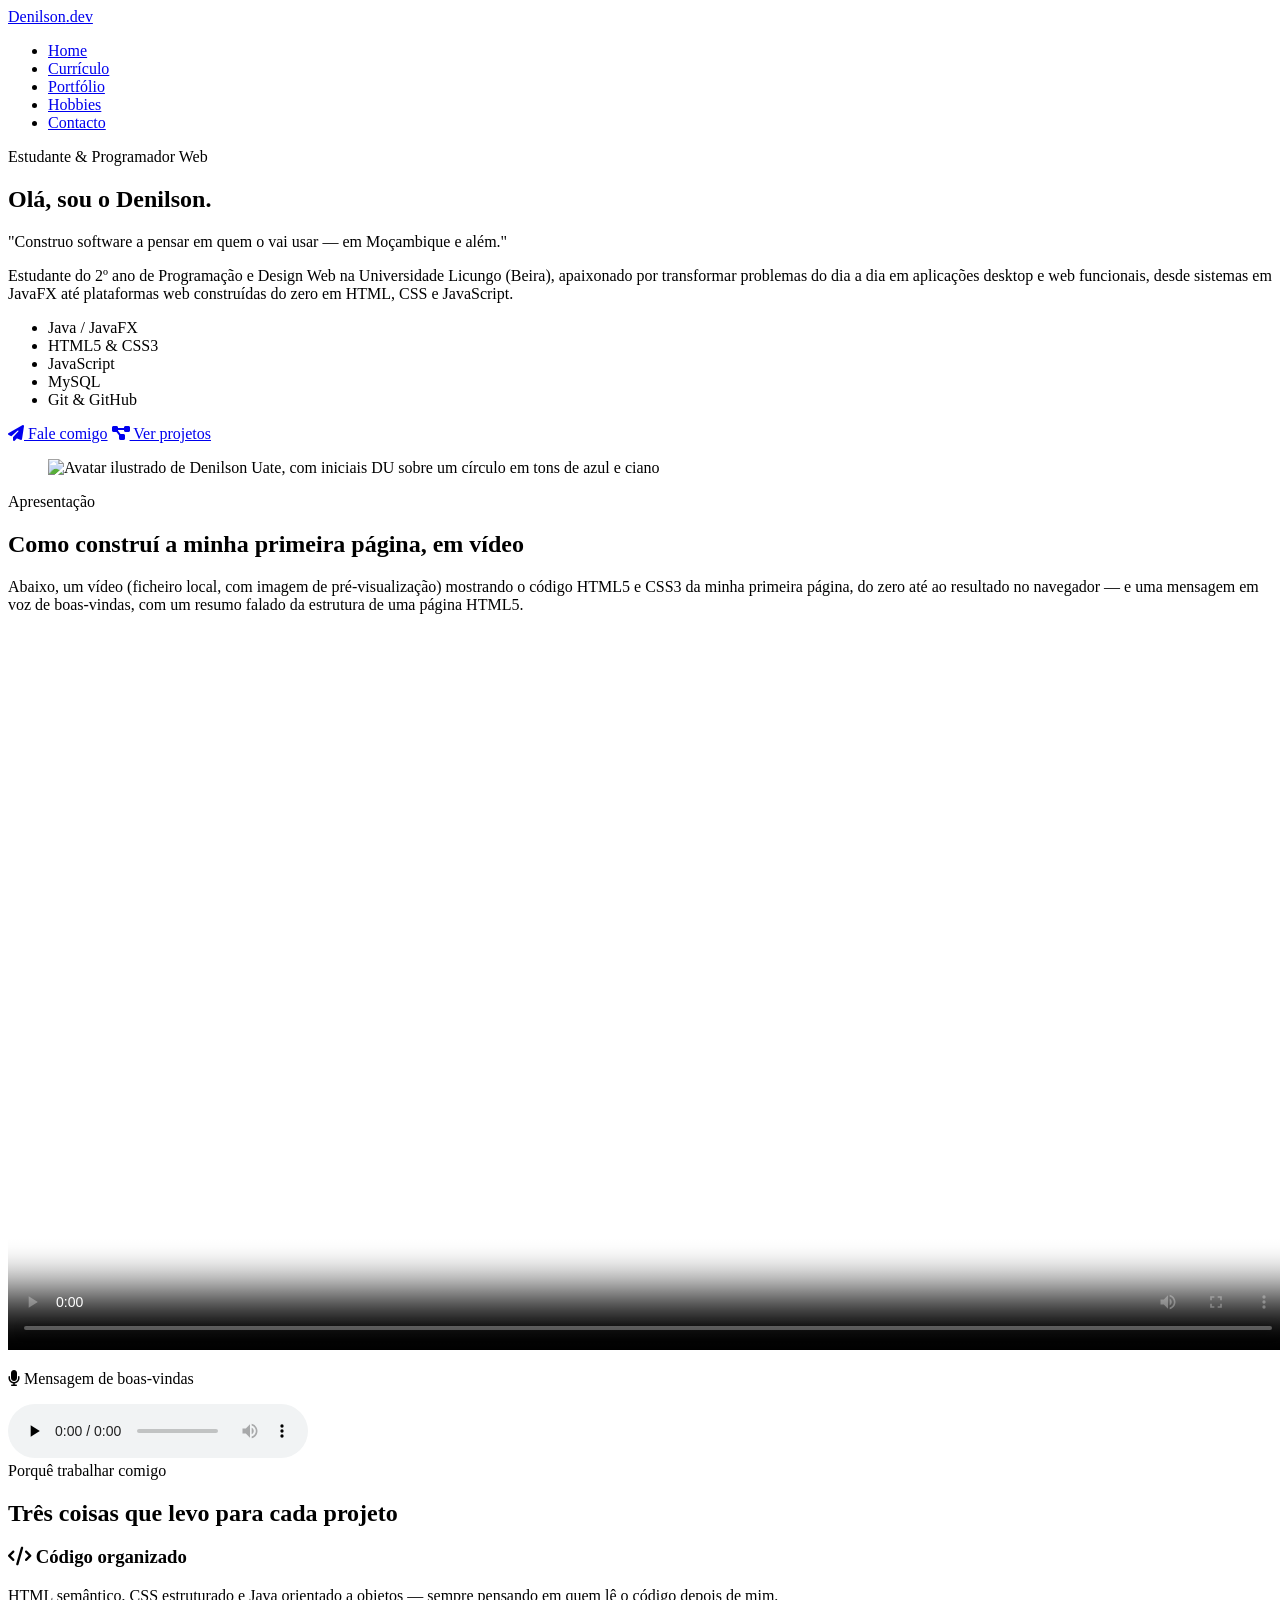
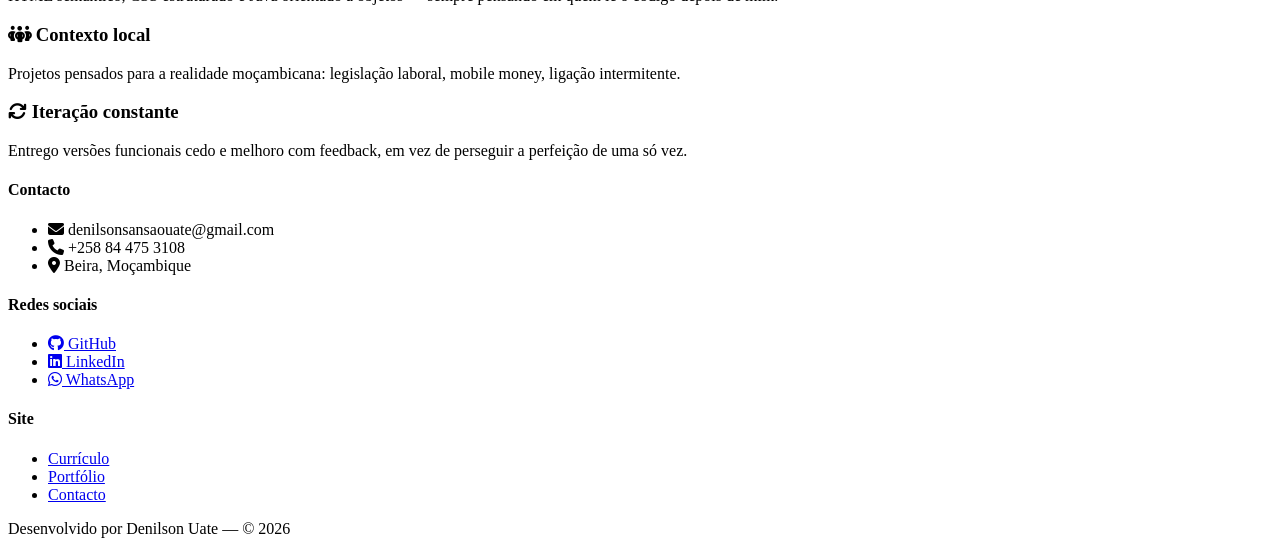
==== meu-curriculo/index.html @ 01f16c4c "Add files via upload" ====
<!-- Declaração do tipo de documento: informa o navegador que este é um documento HTML5 -->
<!DOCTYPE html>
<!-- Elemento raiz do documento; lang="pt-MZ" indica português de Moçambique, usado por leitores de ecrã e motores de busca -->
<html lang="pt-MZ">
<head>
  <!-- Define a codificação de caracteres como UTF-8, necessária para acentos e caracteres especiais do português -->
  <meta charset="UTF-8">
  <!-- Meta viewport: obrigatória para responsividade — ajusta a largura da página à largura do ecrã do dispositivo -->
  <meta name="viewport" content="width=device-width, initial-scale=1.0">
  <!-- Título da aba do navegador e usado por motores de busca -->
  <title>Denilson Uate — Currículo Pessoal</title>
  <!-- Meta descrição: usada por motores de busca para o resumo da página nos resultados -->
  <meta name="description" content="Página pessoal de Denilson, estudante de Programação e Design Web na Universidade Licungo, Beira, Moçambique.">
  <!-- Pré-conexão ao Google Fonts para acelerar o carregamento das fontes -->
  <link rel="preconnect" href="https://fonts.googleapis.com">
  <!-- Importa as três famílias tipográficas usadas no site: Fraunces (títulos), Inter (texto) e JetBrains Mono (menu/código) -->
  <link href="https://fonts.googleapis.com/css2?family=Fraunces:wght@500;600;700&family=Inter:wght@400;500;600&family=JetBrains+Mono:wght@400;500&display=swap" rel="stylesheet">
  <!-- Biblioteca de ícones Font Awesome via CDN — permitido pelo enunciado (recurso tipográfico/ícones, não é framework de layout) -->
  <link rel="stylesheet" href="https://cdnjs.cloudflare.com/ajax/libs/font-awesome/6.5.1/css/all.min.css">
  <!-- Folha de estilos partilhada: header, footer, tipografia, variáveis e regras gerais -->
  <link rel="stylesheet" href="css/estilo.css">
  <!-- Folha de estilos responsiva: media queries mobile-first -->
  <link rel="stylesheet" href="css/responsivo.css">
</head>
<body>

  <!-- ===================== CABEÇALHO (partilhado por todas as páginas) ===================== -->
  <header class="site-header">
    <div class="header-inner">
      <!-- Logótipo/nome do estudante, também funciona como link para a Home -->
      <a href="index.html" class="logo">Denilson<span>.dev</span></a>
      <!-- Menu de navegação principal, idêntico em todas as páginas; aria-label ajuda leitores de ecrã a identificar esta região -->
      <nav class="main-nav" aria-label="Navegação principal">
        <ul>
          <!-- Link da página atual recebe a classe "active" para destaque visual -->
          <li><a href="index.html" class="active">Home</a></li>
          <li><a href="about.html">Currículo</a></li>
          <li><a href="portfolio.html">Portfólio</a></li>
          <li><a href="hobbies.html">Hobbies</a></li>
          <li><a href="contact.html">Contacto</a></li>
        </ul>
      </nav>
    </div>
  </header>

  <main>
    <!-- ===================== SECÇÃO HERO: apresentação pessoal ===================== -->
    <section class="container hero">
      <!-- Bloco de texto do hero: nome, tagline, descrição e chamadas para ação -->
      <div class="hero-text animate-in">
        <!-- Rótulo pequeno acima do título (categoria/função) -->
        <span class="eyebrow">Estudante &amp; Programador Web</span>
        <!-- h1 único da página, obrigatório para hierarquia de headings coerente -->
        <h1>Olá, sou o Denilson.</h1>
        <!-- Frase de efeito ("tagline") pedida no enunciado -->
        <p class="tagline">"Construo software a pensar em quem o vai usar — em Moçambique e além."</p>
        <!-- Breve descrição de competências -->
        <p class="lede">
          Estudante do 2º ano de Programação e Design Web na Universidade Licungo (Beira),
          apaixonado por transformar problemas do dia a dia em aplicações desktop e web funcionais,
          desde sistemas em JavaFX até plataformas web construídas do zero em HTML, CSS e JavaScript.
        </p>
        <!-- Lista não ordenada de competências, estilizada como "pills"/etiquetas via CSS -->
        <ul class="quick-skills">
          <li>Java / JavaFX</li>
          <li>HTML5 &amp; CSS3</li>
          <li>JavaScript</li>
          <li>MySQL</li>
          <li>Git &amp; GitHub</li>
        </ul>
        <!-- Botões de destaque ("call to action"): o principal leva à página de Contacto, como pede o enunciado -->
        <div class="hero-actions">
          <a href="contact.html" class="btn btn-primary"><i class="fa-solid fa-paper-plane"></i> Fale comigo</a>
          <a href="portfolio.html" class="btn btn-ghost"><i class="fa-solid fa-diagram-project"></i> Ver projetos</a>
        </div>
      </div>
      <!-- Bloco de imagem do hero: avatar do estudante -->
      <div class="hero-media">
        <!-- <figure> envolve a imagem do avatar (uso semântico, ainda que sem <figcaption> aqui) -->
        <figure class="avatar-frame">
          <!-- Avatar com alt descritivo (nunca vazio) e width/height para evitar saltos de layout -->
          <img src="assets/img/avatar.png" alt="Avatar ilustrado de Denilson Uate, com iniciais DU sobre um círculo em tons de azul e ciano" width="400" height="400">
        </figure>
      </div>
    </section>

    <!-- ===================== SECÇÃO DE MULTIMÉDIA: vídeo local + áudio ===================== -->
    <section class="media-block">
      <div class="container">
        <span class="eyebrow">Apresentação</span>
        <h2>Como construí a minha primeira página, em vídeo</h2>
        <!-- Texto introdutório do bloco de vídeo/áudio; estilo inline pontual apenas para cor/margem, sem repetir regras do CSS externo -->
        <p class="section-intro">
          Abaixo, um vídeo (ficheiro local, com imagem de pré-visualização) mostrando o código
          HTML5 e CSS3 da minha primeira página, do zero até ao resultado no navegador — e uma
          mensagem em voz de boas-vindas, com um resumo falado da estrutura de uma página HTML5.
        </p>

        <!-- Vídeo nativo HTML5: controls dá controlos ao utilizador; preload="metadata" só carrega informação básica antes do play;
             poster mostra uma imagem antes do vídeo começar; width/height evitam saltos de layout -->
        <div class="video-wrapper">
          <video controls preload="metadata" poster="assets/img/video-poster.png" width="1280" height="720">
            <!-- <source> com atributo type indica o formato do ficheiro ao navegador -->
            <source src="assets/video/apresentacao.mp4" type="video/mp4">
            <!-- Texto de recurso (fallback) para navegadores sem suporte a <video> -->
            O seu navegador não suporta a reprodução deste vídeo.
            Pode <a href="assets/video/apresentacao.mp4">descarregar o ficheiro aqui</a>.
          </video>
        </div>

        <!-- Bloco do áudio local -->
        <div class="audio-block">
          <p class="audio-label">
            <i class="fa-solid fa-microphone"></i> Mensagem de boas-vindas
          </p>
          <!-- Elemento <audio> nativo com controls; preload="none" evita descarregar o ficheiro até o utilizador interagir -->
          <audio controls preload="none">
            <!-- Dois <source>, com type correto cada um (mp3 = audio/mpeg, wav = audio/wav), demonstrando múltiplos formatos -->
            <source src="assets/audio/apresentacao.mp3" type="audio/mpeg">
            <source src="assets/audio/apresentacao.wav" type="audio/wav">
            <!-- Texto de recurso (fallback) para navegadores sem suporte a <audio> -->
            O seu navegador não suporta o elemento de áudio.
            Pode <a href="assets/audio/apresentacao.mp3">descarregar o ficheiro aqui</a>.
          </audio>
        </div>
      </div>
    </section>

    <!-- ===================== SECÇÃO "Porquê trabalhar comigo": 3 cartões ===================== -->
    <section class="container section-compact-top">
      <span class="eyebrow">Porquê trabalhar comigo</span>
      <h2>Três coisas que levo para cada projeto</h2>
      <!-- Grelha de cartões (reaproveita a classe .portfolio-grid, definida com CSS Grid) -->
      <div class="portfolio-grid">
        <!-- Cada <article> representa um conteúdo independente/autónomo (um argumento), daí o uso semântico de <article> -->
        <article class="card animate-in">
          <div class="card-body">
            <!-- Ícone Font Awesome com cor definida via variável CSS -->
            <h3><i class="fa-solid fa-code icon-teal"></i> Código organizado</h3>
            <p>HTML semântico, CSS estruturado e Java orientado a objetos — sempre pensando em quem lê o código depois de mim.</p>
          </div>
        </article>
        <article class="card animate-in">
          <div class="card-body">
            <h3><i class="fa-solid fa-people-group icon-gold"></i> Contexto local</h3>
            <p>Projetos pensados para a realidade moçambicana: legislação laboral, mobile money, ligação intermitente.</p>
          </div>
        </article>
        <article class="card animate-in">
          <div class="card-body">
            <h3><i class="fa-solid fa-arrows-rotate icon-red"></i> Iteração constante</h3>
            <p>Entrego versões funcionais cedo e melhoro com feedback, em vez de perseguir a perfeição de uma só vez.</p>
          </div>
        </article>
      </div>
    </section>
  </main>

  <!-- ===================== RODAPÉ (partilhado por todas as páginas) ===================== -->
  <footer class="site-footer">
    <div class="footer-inner">
      <!-- Coluna 1: dados de contacto -->
      <div class="footer-col">
        <h4>Contacto</h4>
        <ul>
          <li><i class="fa-solid fa-envelope"></i> denilsonsansaouate@gmail.com</li>
          <li><i class="fa-solid fa-phone"></i> +258 84 475 3108</li>
          <li><i class="fa-solid fa-location-dot"></i> Beira, Moçambique</li>
        </ul>
      </div>
      <!-- Coluna 2: redes sociais; target="_blank" abre em nova aba, rel="noopener" por segurança (evita acesso da nova aba à janela de origem) -->
      <div class="footer-col">
        <h4>Redes sociais</h4>
        <ul>
          <li><a href="https://github.com/DenilsonUate" target="_blank" rel="noopener"><i class="fa-brands fa-github"></i> GitHub</a></li>
          <li><a href="https://linkedin.com/" target="_blank" rel="noopener"><i class="fa-brands fa-linkedin"></i> LinkedIn</a></li>
          <li><a href="https://wa.me/258844753108" target="_blank" rel="noopener"><i class="fa-brands fa-whatsapp"></i> WhatsApp</a></li>
        </ul>
      </div>
      <!-- Coluna 3: atalhos para as restantes páginas do site -->
      <div class="footer-col">
        <h4>Site</h4>
        <ul>
          <li><a href="about.html">Currículo</a></li>
          <li><a href="portfolio.html">Portfólio</a></li>
          <li><a href="contact.html">Contacto</a></li>
        </ul>
      </div>
    </div>
    <!-- Assinatura final, no formato "Desenvolvido por Nome Apelido" pedido no enunciado -->
    <p class="footer-bottom">Desenvolvido por Denilson Uate — © 2026</p>
  </footer>

</body>
</html>
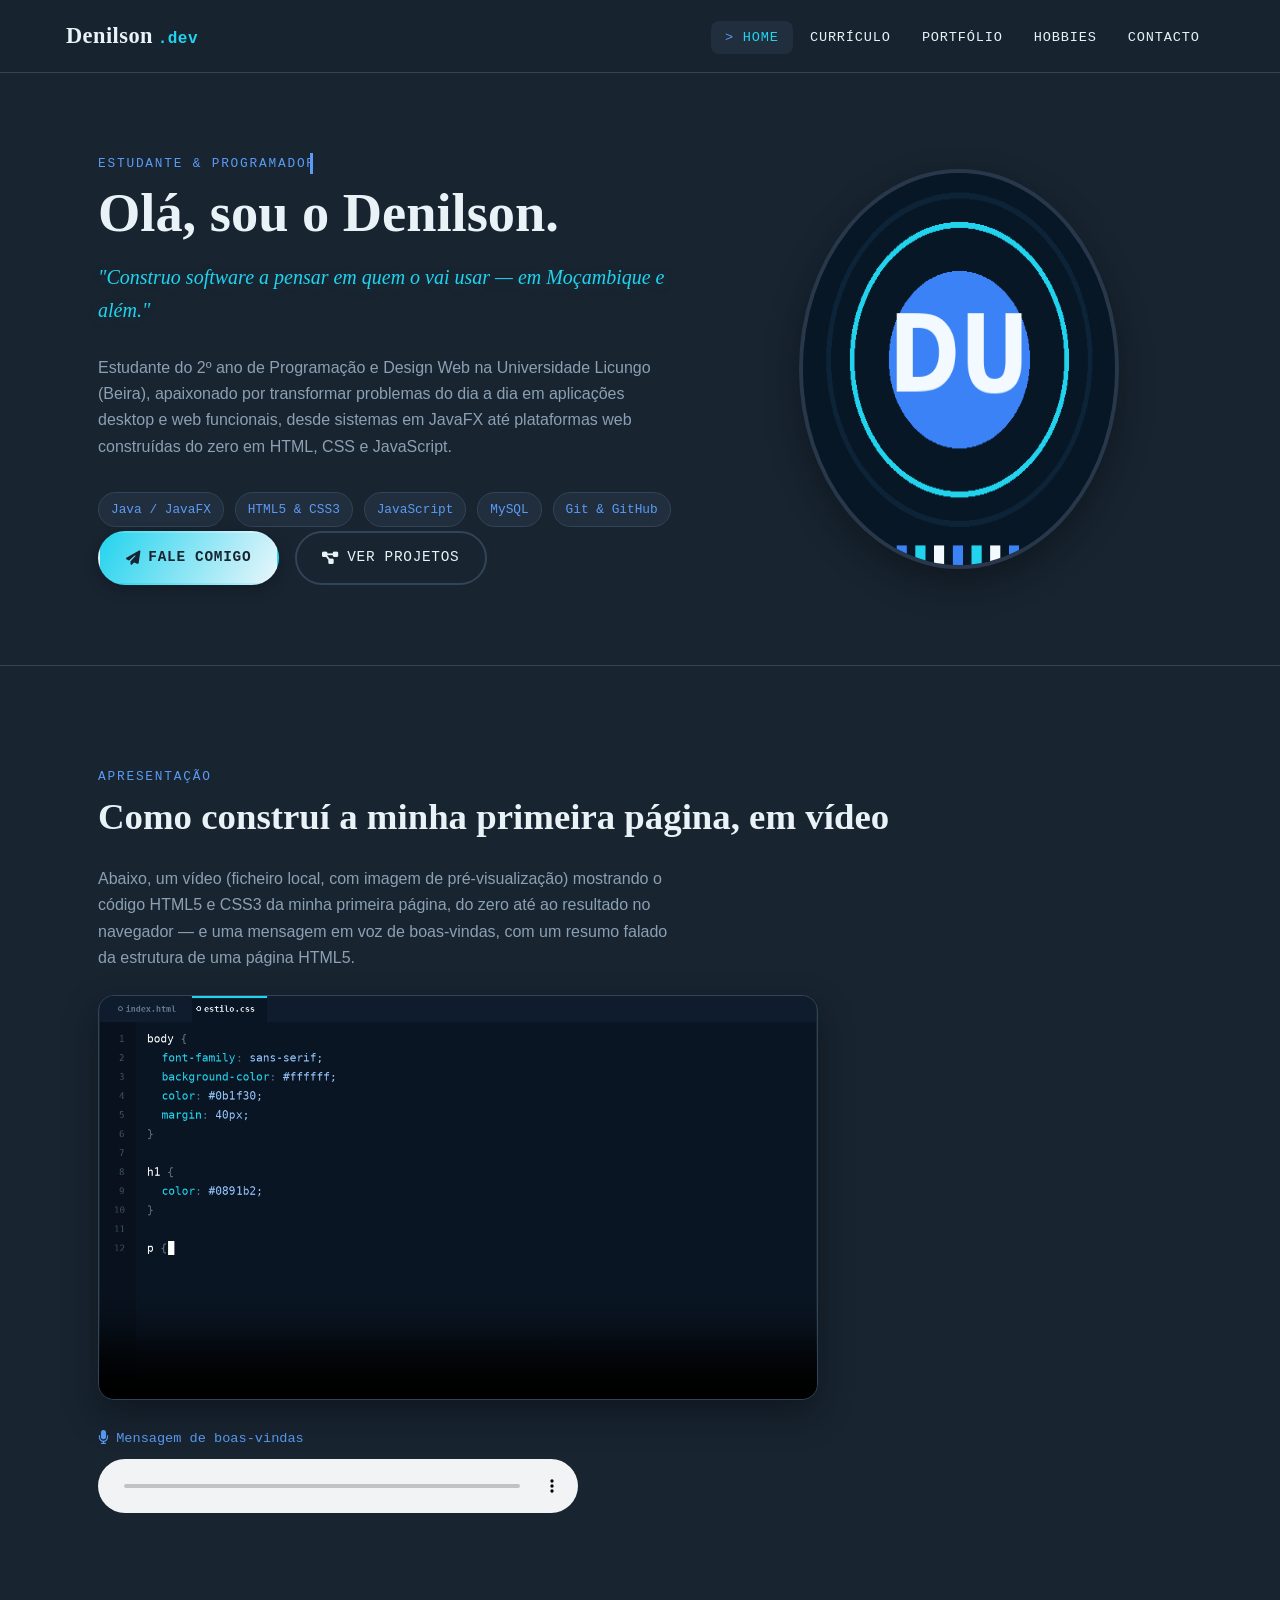
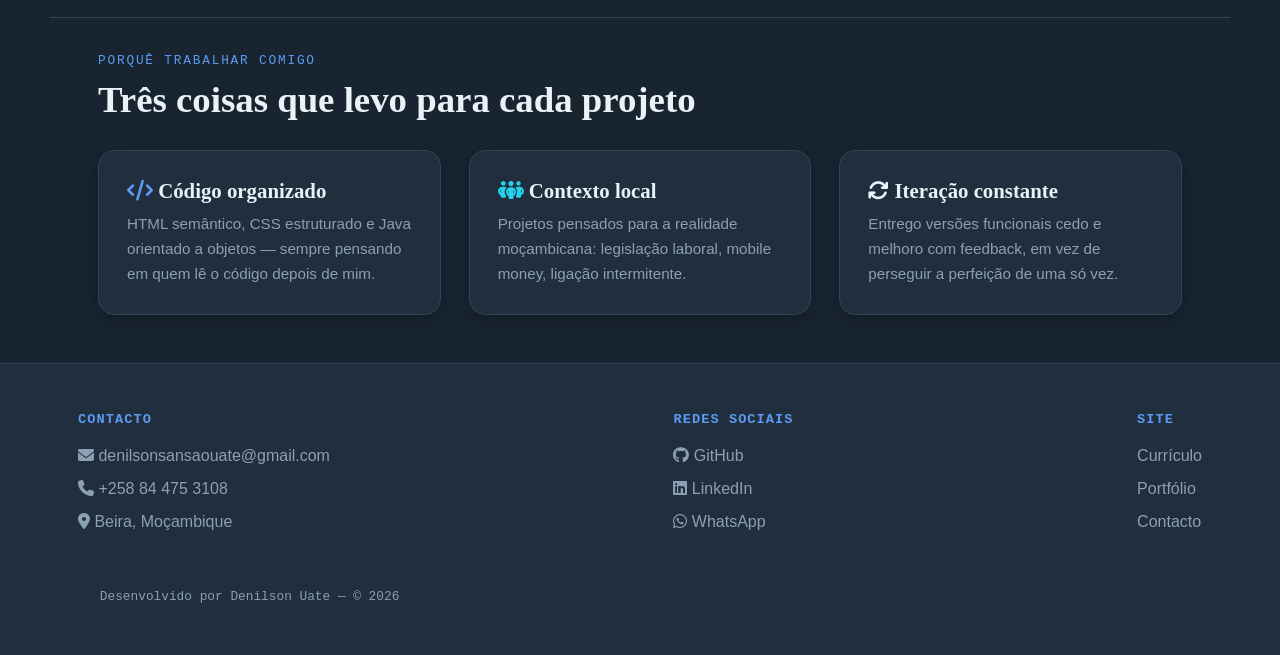
==== commit 78e76d28: "Add files via upload" ====
--- a/meu-curriculo/index.html
+++ b/meu-curriculo/index.html
@@ -47,21 +47,21 @@
     <!-- ===================== SECÇÃO HERO: apresentação pessoal ===================== -->
     <section class="container hero">
       <!-- Bloco de texto do hero: nome, tagline, descrição e chamadas para ação -->
-      <div class="hero-text animate-in">
+      <div class="hero-text">
         <!-- Rótulo pequeno acima do título (categoria/função) -->
-        <span class="eyebrow">Estudante &amp; Programador Web</span>
+        <span class="eyebrow eyebrow-typewriter tw-w28">Estudante &amp; Programador Web</span>
         <!-- h1 único da página, obrigatório para hierarquia de headings coerente -->
-        <h1>Olá, sou o Denilson.</h1>
+        <h1 class="animate-in delay-1">Olá, sou o Denilson.</h1>
         <!-- Frase de efeito ("tagline") pedida no enunciado -->
-        <p class="tagline">"Construo software a pensar em quem o vai usar — em Moçambique e além."</p>
+        <p class="tagline animate-in delay-2">"Construo software a pensar em quem o vai usar — em Moçambique e além."</p>
         <!-- Breve descrição de competências -->
-        <p class="lede">
+        <p class="lede animate-in delay-3">
           Estudante do 2º ano de Programação e Design Web na Universidade Licungo (Beira),
           apaixonado por transformar problemas do dia a dia em aplicações desktop e web funcionais,
           desde sistemas em JavaFX até plataformas web construídas do zero em HTML, CSS e JavaScript.
         </p>
         <!-- Lista não ordenada de competências, estilizada como "pills"/etiquetas via CSS -->
-        <ul class="quick-skills">
+        <ul class="quick-skills animate-in delay-4">
           <li>Java / JavaFX</li>
           <li>HTML5 &amp; CSS3</li>
           <li>JavaScript</li>
@@ -69,7 +69,7 @@
           <li>Git &amp; GitHub</li>
         </ul>
         <!-- Botões de destaque ("call to action"): o principal leva à página de Contacto, como pede o enunciado -->
-        <div class="hero-actions">
+        <div class="hero-actions animate-in delay-5">
           <a href="contact.html" class="btn btn-primary"><i class="fa-solid fa-paper-plane"></i> Fale comigo</a>
           <a href="portfolio.html" class="btn btn-ghost"><i class="fa-solid fa-diagram-project"></i> Ver projetos</a>
         </div>
@@ -87,8 +87,8 @@
     <!-- ===================== SECÇÃO DE MULTIMÉDIA: vídeo local + áudio ===================== -->
     <section class="media-block">
       <div class="container">
-        <span class="eyebrow">Apresentação</span>
-        <h2>Como construí a minha primeira página, em vídeo</h2>
+        <span class="eyebrow animate-in">Apresentação</span>
+        <h2 class="animate-in delay-1">Como construí a minha primeira página, em vídeo</h2>
         <!-- Texto introdutório do bloco de vídeo/áudio; estilo inline pontual apenas para cor/margem, sem repetir regras do CSS externo -->
         <p class="section-intro">
           Abaixo, um vídeo (ficheiro local, com imagem de pré-visualização) mostrando o código
@@ -128,25 +128,25 @@
 
     <!-- ===================== SECÇÃO "Porquê trabalhar comigo": 3 cartões ===================== -->
     <section class="container section-compact-top">
-      <span class="eyebrow">Porquê trabalhar comigo</span>
-      <h2>Três coisas que levo para cada projeto</h2>
+      <span class="eyebrow animate-in">Porquê trabalhar comigo</span>
+      <h2 class="animate-in delay-1">Três coisas que levo para cada projeto</h2>
       <!-- Grelha de cartões (reaproveita a classe .portfolio-grid, definida com CSS Grid) -->
       <div class="portfolio-grid">
         <!-- Cada <article> representa um conteúdo independente/autónomo (um argumento), daí o uso semântico de <article> -->
-        <article class="card animate-in">
+        <article class="card animate-in delay-2">
           <div class="card-body">
             <!-- Ícone Font Awesome com cor definida via variável CSS -->
             <h3><i class="fa-solid fa-code icon-teal"></i> Código organizado</h3>
             <p>HTML semântico, CSS estruturado e Java orientado a objetos — sempre pensando em quem lê o código depois de mim.</p>
           </div>
         </article>
-        <article class="card animate-in">
+        <article class="card animate-in delay-3">
           <div class="card-body">
             <h3><i class="fa-solid fa-people-group icon-gold"></i> Contexto local</h3>
             <p>Projetos pensados para a realidade moçambicana: legislação laboral, mobile money, ligação intermitente.</p>
           </div>
         </article>
-        <article class="card animate-in">
+        <article class="card animate-in delay-4">
           <div class="card-body">
             <h3><i class="fa-solid fa-arrows-rotate icon-red"></i> Iteração constante</h3>
             <p>Entrego versões funcionais cedo e melhoro com feedback, em vez de perseguir a perfeição de uma só vez.</p>
--- a/meu-curriculo/css/estilo.css
+++ b/meu-curriculo/css/estilo.css
@@ -0,0 +1,1062 @@
+/* =========================================================
+   ESTILO.CSS — folha de estilos partilhada
+   Site de Currículo Pessoal — Denilson [Apelido]
+   Universidade Licungo — Programação de Design Web
+   ========================================================= */
+
+/* -------------------- 1. Variáveis globais -------------------- */
+:root {
+  /* Paleta azul-ciano — fundo intermédio (nem muito claro, nem muito escuro) */
+  --color-bg: #182430;
+  --color-surface: #202E3D;
+  --color-surface-2: #283749;
+  --color-gold: #22D3EE;
+  --color-teal: #5B9BF5;
+  --color-red: #EAF6FB;
+  --color-cream: #E9F2F7;
+  --color-muted: #8CA0B3;
+  --color-border: #324457;
+  --color-error: #FF6B6B; /* usado apenas para sinalizar campos inválidos no formulário */
+
+  --font-display: "Fraunces", Georgia, "Times New Roman", serif;
+  --font-body: "Inter", "Segoe UI", Helvetica, Arial, sans-serif;
+  --font-mono: "JetBrains Mono", "Courier New", monospace;
+
+  --space-1: 0.5rem;
+  --space-2: 1rem;
+  --space-3: 1.75rem;
+  --space-4: 3rem;
+  --space-5: 5rem;
+
+  --radius-sm: 8px;
+  --radius: 16px;
+  --radius-lg: 28px;
+
+  --shadow-card: 0 14px 34px rgba(6, 10, 16, 0.45);
+  --shadow-soft: 0 4px 14px rgba(6, 10, 16, 0.3);
+
+  --transition-fast: 0.2s ease;
+  --transition-med: 0.4s cubic-bezier(0.22, 1, 0.36, 1);
+
+  --header-height: 4.5rem;
+}
+
+/* -------------------- 2. Reset e modelo de caixa -------------------- */
+*,
+*::before,
+*::after {
+  box-sizing: border-box; /* box-sizing consistente em todo o site */
+  margin: 0;
+  padding: 0;
+}
+
+/* Elemento raiz do documento */
+html {
+  scroll-behavior: smooth;
+  font-size: 100%; /* 1rem = 16px, base para unidades relativas */
+}
+
+body {
+  font-family: var(--font-body);
+  background-color: var(--color-bg);
+  color: var(--color-cream);
+  line-height: 1.65;
+  min-height: 100vh; /* unidade relativa à viewport */
+  overflow-x: hidden;
+}
+
+/* Imagens nunca ultrapassam a largura do contentor; display:block remove o espaço fantasma abaixo da imagem */
+img {
+  max-width: 100%;
+  display: block;
+}
+
+/* Links herdam a cor do texto envolvente e não têm sublinhado por omissão */
+a {
+  color: inherit;
+  text-decoration: none;
+}
+
+/* Reset aplicado às listas de interface (menu, rodapé, "pills").
+   As listas de conteúdo (ex: .cv-list em about.html) reativam o
+   marcador mais abaixo — ordenadas mostram números, não ordenadas
+   mostram •, conforme exigido. */
+ul,
+ol {
+  list-style: none;
+}
+
+/* Estilo tipográfico partilhado por todos os títulos */
+h1,
+h2,
+h3,
+h4 {
+  font-family: var(--font-display);
+  font-weight: 600;
+  line-height: 1.15;
+  color: var(--color-cream);
+}
+
+/* Tamanhos de título usando clamp() (mínimo, valor fluido, máximo) — responsivo sem precisar de media query */
+h1 { font-size: clamp(2.2rem, 5vw, 3.4rem); }
+h2 { font-size: clamp(1.6rem, 3.5vw, 2.3rem); margin-bottom: var(--space-3); }
+h3 { font-size: 1.3rem; }
+
+p { max-width: 65ch; }
+
+/* Foco visível — acessibilidade de teclado */
+a:focus-visible,
+button:focus-visible,
+input:focus-visible,
+select:focus-visible,
+textarea:focus-visible,
+summary:focus-visible {
+  outline: 3px solid var(--color-gold);
+  outline-offset: 3px;
+}
+
+/* -------------------- 3. Cabeçalho / Navegação -------------------- */
+header.site-header {
+  position: sticky; /* ver explicação de 'position' mais abaixo */
+  top: 0;
+  z-index: 100;
+  background-color: rgba(24, 36, 48, 0.92);
+  backdrop-filter: blur(6px);
+  border-bottom: 1px solid var(--color-border);
+}
+
+/* Contentor interno do cabeçalho: centra o conteúdo e distribui logótipo/menu nas pontas */
+.header-inner {
+  max-width: 1180px;
+  margin: 0 auto;
+  height: var(--header-height);
+  display: flex;
+  align-items: center;
+  justify-content: space-between;
+  padding: 0 var(--space-3);
+}
+
+/* Nome do estudante, usado como logótipo/link para a Home */
+.logo {
+  font-family: var(--font-display);
+  font-size: 1.4rem;
+  font-weight: 700;
+  letter-spacing: 0.02em;
+  display: flex;
+  align-items: baseline;
+  gap: 0.3rem;
+}
+
+/* Parte final do logótipo (".dev") com cor e fonte diferentes do resto */
+.logo span {
+  color: var(--color-gold);
+  font-family: var(--font-mono);
+  font-size: 1rem;
+}
+
+/* Lista do menu principal, em linha (horizontal) */
+nav.main-nav ul {
+  display: flex;
+  gap: var(--space-1);
+}
+
+/* Seletor de irmão adjacente: espaça itens de navegação exceto o primeiro */
+nav.main-nav li + li {
+  margin-left: 0.15rem;
+}
+
+/* Estilo base de cada link do menu */
+nav.main-nav a {
+  font-family: var(--font-mono);
+  font-size: 0.85rem;
+  text-transform: uppercase;
+  letter-spacing: 0.06em;
+  padding: 0.55rem 0.9rem;
+  border-radius: var(--radius-sm);
+  position: relative;
+  transition: color var(--transition-fast), background-color var(--transition-fast);
+}
+
+/* Pseudo-elemento ::before para o marcador decorativo "> " antes do link ativo */
+nav.main-nav a.active::before {
+  content: "> ";
+  color: var(--color-teal);
+}
+
+/* Destaque de fundo/cor para o link da página atual */
+nav.main-nav a.active {
+  background-color: var(--color-surface);
+  color: var(--color-gold);
+}
+
+/* Cor ao passar o rato ou focar por teclado */
+nav.main-nav a:hover,
+nav.main-nav a:focus-visible {
+  color: var(--color-teal);
+}
+
+/* Pseudo-elemento ::after: sublinhado animado ao passar o rato */
+nav.main-nav a::after {
+  content: "";
+  position: absolute;
+  left: 0.9rem;
+  right: 0.9rem;
+  bottom: 0.3rem;
+  height: 2px;
+  background-color: var(--color-teal);
+  transform: scaleX(0);
+  transform-origin: left;
+  transition: transform var(--transition-fast);
+}
+
+/* Ao passar o rato, o sublinhado (::after) expande de 0 para a largura total */
+nav.main-nav a:hover::after {
+  transform: scaleX(1);
+}
+
+/* -------------------- 5. Layout principal -------------------- */
+main {
+  display: block;
+}
+
+/* Contentor central com largura máxima, usado em todas as secções */
+.container {
+  max-width: 1180px;
+  margin: 0 auto;
+  padding: var(--space-4) var(--space-3);
+}
+
+/* Seletor de irmão adjacente (2ª ocorrência): acrescenta borda apenas entre secções consecutivas */
+section + section {
+  border-top: 1px solid var(--color-border);
+}
+
+/* Pequeno rótulo em maiúsculas, usado acima dos títulos de secção */
+.eyebrow {
+  font-family: var(--font-mono);
+  font-size: 0.8rem;
+  letter-spacing: 0.14em;
+  text-transform: uppercase;
+  color: var(--color-teal);
+  margin-bottom: var(--space-1);
+  display: inline-block;
+}
+
+/* -------------------- 6. Botões -------------------- */
+/* Estilo base partilhado pelos dois tipos de botão (primário e ghost) */
+.btn {
+  display: inline-flex;
+  align-items: center;
+  gap: 0.5rem;
+  font-family: var(--font-mono);
+  font-size: 0.9rem;
+  text-transform: uppercase;
+  letter-spacing: 0.05em;
+  padding: 0.85rem 1.6rem;
+  border-radius: 999px;
+  border: 2px solid transparent;
+  cursor: pointer;
+  transition: transform var(--transition-fast), box-shadow var(--transition-fast), background-color var(--transition-fast);
+}
+
+/* Botão de destaque, com gradiente de fundo */
+.btn-primary {
+  background: linear-gradient(120deg, var(--color-gold), var(--color-red));
+  color: var(--color-bg);
+  font-weight: 700;
+  box-shadow: var(--shadow-soft);
+}
+
+/* Efeito de elevação ao passar o rato ou focar */
+.btn-primary:hover,
+.btn-primary:focus-visible {
+  transform: translateY(-2px);
+  box-shadow: var(--shadow-card);
+}
+
+/* Botão secundário, apenas com contorno */
+.btn-ghost {
+  border-color: var(--color-border);
+  color: var(--color-cream);
+}
+
+/* Contorno e texto mudam de cor no hover/focus */
+.btn-ghost:hover,
+.btn-ghost:focus-visible {
+  border-color: var(--color-teal);
+  color: var(--color-teal);
+}
+
+/* -------------------- 7. Cartões (cards) genéricos -------------------- */
+/* Estilo base de cartão, reutilizado em projetos, hobbies e destaques da Home */
+.card {
+  background-color: var(--color-surface);
+  border: 1px solid var(--color-border);
+  border-radius: var(--radius);
+  overflow: hidden;
+  box-shadow: var(--shadow-soft);
+  transition: transform var(--transition-med), box-shadow var(--transition-med), border-color var(--transition-med);
+}
+
+/* :focus-within destaca o cartão quando um elemento lá dentro (ex: um link) recebe foco */
+.card:hover,
+.card:focus-within {
+  transform: translateY(-6px);
+  box-shadow: var(--shadow-card);
+  border-color: var(--color-teal);
+}
+
+/* Imagem do cartão recortada para preencher sempre a mesma proporção (16:10) */
+.card img {
+  width: 100%;
+  aspect-ratio: 16 / 10;
+  object-fit: cover;
+}
+
+/* Espaçamento interno do texto do cartão */
+.card-body {
+  padding: var(--space-3);
+}
+
+/* Espaço entre o título do cartão e o texto seguinte */
+.card-body h3 {
+  margin-bottom: 0.5rem;
+}
+
+/* Texto do cartão em cor mais suave que o título */
+.card-body p {
+  color: var(--color-muted);
+  font-size: 0.95rem;
+}
+
+/* Seletor de atributo: destaca links externos nos cartões de projeto */
+.card a[href^="http"] {
+  color: var(--color-gold);
+  font-family: var(--font-mono);
+  font-size: 0.85rem;
+}
+
+/* -------------------- 8. Rodapé -------------------- */
+/* Fundo e borda superior do rodapé */
+footer.site-footer {
+  background-color: var(--color-surface);
+  border-top: 1px solid var(--color-border);
+}
+
+/* Colunas do rodapé, distribuídas com Flexbox */
+.footer-inner {
+  max-width: 1180px;
+  margin: 0 auto;
+  padding: var(--space-4) var(--space-3) var(--space-3);
+  display: flex;
+  flex-wrap: wrap;
+  gap: var(--space-4);
+  justify-content: space-between;
+}
+
+/* Título de cada coluna do rodapé */
+.footer-col h4 {
+  font-family: var(--font-mono);
+  font-size: 0.85rem;
+  text-transform: uppercase;
+  letter-spacing: 0.08em;
+  color: var(--color-teal);
+  margin-bottom: var(--space-2);
+}
+
+/* Espaçamento entre itens de cada lista do rodapé */
+.footer-col ul li {
+  margin-bottom: 0.4rem;
+  color: var(--color-muted);
+}
+
+/* Cor ao passar o rato sobre um link do rodapé */
+.footer-col ul li a:hover {
+  color: var(--color-gold);
+}
+
+/* Linha de assinatura final, centrada, abaixo das colunas */
+.footer-bottom {
+  text-align: center;
+  font-family: var(--font-mono);
+  font-size: 0.8rem;
+  color: var(--color-muted);
+  padding: var(--space-2) var(--space-3) var(--space-4);
+}
+
+/* -------------------- 9. Animações -------------------- */
+@keyframes fade-rise {
+  from {
+    opacity: 0;
+    transform: translateY(16px);
+  }
+  to {
+    opacity: 1;
+    transform: translateY(0);
+  }
+}
+
+/* Aplica a animação fade-rise definida acima a qualquer elemento com esta classe */
+.animate-in {
+  animation: fade-rise 0.7s ease both;
+}
+
+/* -------------------- 10. position: explicação (exigido em 5.2) -------------------- */
+/*
+  static   → posição normal no fluxo do documento; top/left/right/bottom
+             e z-index não têm qualquer efeito. É o valor por omissão.
+  relative → mantém o elemento no fluxo normal, mas top/left/right/bottom
+             deslocam-no visualmente a partir da sua posição original,
+             sem afetar os elementos vizinhos.
+  absolute → remove o elemento do fluxo normal; é posicionado em relação
+             ao antepassado posicionado mais próximo (não "static"), ou
+             ao <html> se não existir nenhum.
+  fixed    → remove o elemento do fluxo e posiciona-o em relação à
+             janela do navegador (viewport); mantém-se fixo mesmo com
+             scroll da página.
+  sticky   → híbrido entre relative e fixed: comporta-se como relative
+             até que a página atinja o limiar definido (ex: top: 0),
+             altura em que passa a comportar-se como fixed dentro do
+             seu contentor. É o valor usado no header.site-header
+             acima, para manter o menu sempre visível ao rolar a página.
+*/
+
+/* =========================================================
+   11. PÁGINA — Banner interior (about, portfolio, hobbies, contact)
+   ========================================================= */
+/* Faixa de título usada no topo de about/portfolio/hobbies/contact */
+.page-banner {
+  padding: var(--space-4) var(--space-3) var(--space-3);
+  background: linear-gradient(180deg, var(--color-surface) 0%, var(--color-bg) 100%);
+  text-align: left;
+}
+
+/* Parágrafo de apoio dentro da faixa de título */
+.page-banner p {
+  color: var(--color-muted);
+  margin-top: var(--space-1);
+}
+
+/* =========================================================
+   12. HOME — Hero
+   ========================================================= */
+.hero {
+  display: flex;
+  align-items: center;
+  gap: var(--space-5);
+  padding-top: var(--space-5);
+  padding-bottom: var(--space-5);
+  position: relative;
+}
+
+/* Coluna de texto do hero: ocupa cerca de 55% do espaço disponível */
+.hero-text {
+  flex: 1 1 55%;
+}
+
+/* Frase de efeito ('tagline'), em itálico e com sombra de texto subtil */
+.hero-text .tagline {
+  font-family: var(--font-display);
+  font-style: italic;
+  font-size: 1.25rem;
+  color: var(--color-gold);
+  margin: var(--space-2) 0 var(--space-3);
+  text-shadow: 0 2px 14px rgba(8, 145, 178, 0.22);
+}
+
+/* Parágrafo de descrição, logo abaixo da tagline */
+.hero-text .lede {
+  color: var(--color-muted);
+  margin-bottom: var(--space-3);
+}
+
+/* Contentor dos botões de destaque (call to action) */
+.hero-actions {
+  display: flex;
+  gap: var(--space-2);
+  flex-wrap: wrap;
+}
+
+/* Coluna da imagem do hero: ocupa cerca de 40% do espaço, imagem centrada */
+.hero-media {
+  flex: 1 1 40%;
+  display: flex;
+  justify-content: center;
+}
+
+/* Moldura do avatar; position:relative permite posicionar elementos futuros em relação a ela */
+.avatar-frame {
+  position: relative;
+  width: min(320px, 100%);
+}
+
+/* Avatar recortado em círculo, com borda e sombra */
+.avatar-frame img {
+  border-radius: 50%;
+  border: 4px solid var(--color-surface-2);
+  box-shadow: var(--shadow-card);
+}
+
+/* Grelha de "skills" rápidas na home, usando seletor filho direto */
+.quick-skills > li {
+  display: inline-block;
+  font-family: var(--font-mono);
+  font-size: 0.8rem;
+  background-color: var(--color-surface);
+  border: 1px solid var(--color-border);
+  color: var(--color-teal);
+  padding: 0.35rem 0.75rem;
+  border-radius: 999px;
+  margin: 0.25rem 0.4rem 0.25rem 0;
+}
+
+/* Espaçamento vertical da secção de vídeo/áudio */
+.media-block {
+  padding: var(--space-4) 0;
+}
+
+/* Moldura do vídeo: mantém sempre a proporção 16:9, com cantos arredondados e sombra */
+.media-block .video-wrapper {
+  position: relative;
+  width: 100%;
+  max-width: 720px;
+  aspect-ratio: 16/9;
+  border-radius: var(--radius);
+  overflow: hidden;
+  box-shadow: var(--shadow-card);
+  border: 1px solid var(--color-border);
+}
+
+/* O vídeo/iframe preenche sempre 100% da moldura acima */
+.media-block .video-wrapper iframe,
+.media-block .video-wrapper video {
+  width: 100%;
+  height: 100%;
+  border: 0;
+}
+
+/* Largura do leitor de áudio, com cor de destaque do sistema (accent-color) */
+audio {
+  width: 100%;
+  max-width: 480px;
+  accent-color: var(--color-teal);
+}
+
+/* =========================================================
+   13. SOBRE / CURRÍCULO — listas e tabela
+   ========================================================= */
+/* Duas colunas no ecrã largo: texto de formação à esquerda, certificados à direita */
+.cv-grid {
+  display: grid;
+  grid-template-columns: 1fr;
+  gap: var(--space-4);
+}
+
+.cv-list {
+  display: flex;
+  flex-direction: column;
+  gap: var(--space-2);
+  padding-left: 1.5rem; /* espaço para o marcador (número ou marca) */
+}
+
+/* Pequeno espaçamento entre o marcador (número/•) e o texto de cada item */
+.cv-list li {
+  padding-left: 0.5rem;
+}
+
+/* Listas ordenadas mostram números; não ordenadas mostram marca • */
+ol.cv-list {
+  list-style: decimal;
+}
+
+ul.cv-list {
+  list-style: disc;
+}
+
+/* Pseudo-elemento ::marker: permite colorir o próprio número/• da lista */
+.cv-list li::marker {
+  color: var(--color-teal);
+  font-weight: 600;
+}
+
+/* Primeiro item da lista de formação recebe destaque no marcador */
+.timeline li:first-child::marker {
+  color: var(--color-gold);
+}
+
+/* Remove o espaçamento inferior do último item da lista de formação */
+.timeline li:last-child {
+  padding-bottom: 0;
+}
+
+/* Tabela de competências técnicas: ocupa toda a largura, bordas colapsadas numa só linha */
+table.skills-table {
+  width: 100%;
+  border-collapse: collapse;
+  font-size: 0.95rem;
+  background-color: var(--color-surface);
+  border-radius: var(--radius);
+  overflow: hidden;
+}
+
+/* Legenda da tabela, alinhada à esquerda e em fonte monoespaçada */
+table.skills-table caption {
+  caption-side: top;
+  text-align: left;
+  font-family: var(--font-mono);
+  font-size: 0.85rem;
+  color: var(--color-muted);
+  margin-bottom: var(--space-1);
+}
+
+/* Cabeçalho da tabela: fundo diferenciado e texto em maiúsculas */
+table.skills-table thead th {
+  background-color: var(--color-surface-2);
+  color: var(--color-gold);
+  text-transform: uppercase;
+  font-size: 0.75rem;
+  letter-spacing: 0.06em;
+  font-family: var(--font-mono);
+  padding: 0.9rem 1rem;
+  text-align: left;
+}
+
+/* Células do corpo da tabela, com borda superior fina a separar linhas */
+table.skills-table tbody td {
+  padding: 0.85rem 1rem;
+  border-top: 1px solid var(--color-border);
+}
+
+/* nth-child: zebra striping nas linhas da tabela */
+table.skills-table tbody tr:nth-child(even) {
+  background-color: rgba(255, 255, 255, 0.035);
+}
+
+/* Barra de nível de proficiência: a largura é definida inline em cada linha da tabela (ex: width:85%) */
+.level {
+  display: inline-block;
+  height: 8px;
+  border-radius: 4px;
+  background: linear-gradient(90deg, var(--color-teal), var(--color-gold));
+}
+
+/* Moldura de cada certificado (imagem + legenda) */
+figure.certificate {
+  background-color: var(--color-surface);
+  border: 1px solid var(--color-border);
+  border-radius: var(--radius);
+  overflow: hidden;
+  box-shadow: var(--shadow-soft);
+}
+
+/* Legenda do certificado, abaixo da imagem */
+figure.certificate figcaption {
+  padding: var(--space-2);
+  font-size: 0.85rem;
+  color: var(--color-muted);
+  font-family: var(--font-mono);
+}
+
+/* Empilha os certificados verticalmente por omissão (1 coluna); passa a 2 colunas no tablet */
+.certificates-grid {
+  display: grid;
+  grid-template-columns: 1fr;
+  gap: var(--space-3);
+  margin-top: var(--space-3);
+}
+
+/* =========================================================
+   14. PORTFÓLIO — CSS Grid
+   ========================================================= */
+.portfolio-grid {
+  display: grid;
+  grid-template-columns: repeat(auto-fit, minmax(260px, 1fr));
+  gap: var(--space-3);
+}
+
+/* =========================================================
+   15. HOBBIES — Flexbox
+   ========================================================= */
+.hobbies-flex {
+  display: flex;
+  flex-direction: row;
+  flex-wrap: wrap;
+  justify-content: center;
+  align-items: stretch;
+  gap: var(--space-3);
+}
+
+/* Cada cartão de hobby cresce/encolhe de forma flexível, com largura máxima definida */
+.hobby-card {
+  flex: 1 1 220px;
+  max-width: 260px;
+  text-align: center;
+  padding: var(--space-3);
+}
+
+/* Imagem do hobby com cantos arredondados e espaço antes do título */
+.hobby-card img {
+  border-radius: var(--radius-sm);
+  margin-bottom: var(--space-2);
+}
+
+/* =========================================================
+   16. CONTACTO — formulário
+   ========================================================= */
+.contact-layout {
+  display: grid;
+  grid-template-columns: 1fr;
+  gap: var(--space-4);
+}
+
+/* Contentor de cada grupo de campos do formulário (Dados pessoais, Detalhes, Mensagem) */
+form.contact-form fieldset {
+  border: 1px solid var(--color-border);
+  border-radius: var(--radius);
+  padding: var(--space-3);
+  margin-bottom: var(--space-3);
+}
+
+/* Título de cada fieldset, em maiúsculas e cor de destaque */
+form.contact-form legend {
+  font-family: var(--font-mono);
+  text-transform: uppercase;
+  font-size: 0.8rem;
+  letter-spacing: 0.08em;
+  color: var(--color-teal);
+  padding: 0 0.5rem;
+}
+
+/* Agrupa dois campos lado a lado, quebrando para baixo em ecrãs estreitos */
+.form-row {
+  display: flex;
+  flex-wrap: wrap;
+  gap: var(--space-2);
+  margin-bottom: var(--space-2);
+}
+
+/* Cada campo individual (label + input), com largura mínima flexível */
+.form-field {
+  flex: 1 1 220px;
+  display: flex;
+  flex-direction: column;
+  gap: 0.35rem;
+}
+
+/* Rótulo do campo, discreto e em cor suave */
+.form-field label {
+  font-size: 0.85rem;
+  color: var(--color-muted);
+}
+
+/* Texto de ajuda pequeno, ex: explicação do formato do telefone */
+.form-field .hint {
+  font-size: 0.75rem;
+  color: var(--color-muted);
+  font-family: var(--font-mono);
+}
+
+/* Estilo partilhado por todos os tipos de campo de texto, select e textarea */
+input[type="text"],
+input[type="email"],
+input[type="tel"],
+input[type="date"],
+input[type="number"],
+input[type="file"],
+select,
+textarea {
+  font-family: var(--font-body);
+  font-size: 0.95rem;
+  color: var(--color-cream);
+  background-color: var(--color-surface);
+  border: 1px solid var(--color-border);
+  border-radius: var(--radius-sm);
+  padding: 0.75rem 0.9rem;
+  transition: border-color var(--transition-fast), box-shadow var(--transition-fast);
+}
+
+/* Área de texto com altura mínima maior e redimensionável apenas na vertical */
+textarea {
+  min-height: 140px;
+  resize: vertical;
+}
+
+/* Seletor de atributo: campo email recebe um acento visual próprio */
+input[type="email"] {
+  border-left: 3px solid var(--color-teal);
+}
+
+/* Contorno muda de cor ao passar o rato sobre qualquer campo */
+input:hover,
+select:hover,
+textarea:hover {
+  border-color: var(--color-muted);
+}
+
+/* Contorno e brilho ao focar um campo (clique ou Tab) */
+input:focus,
+select:focus,
+textarea:focus {
+  border-color: var(--color-gold);
+  box-shadow: 0 0 0 3px rgba(34, 211, 238, 0.18);
+  outline: none;
+}
+
+/* Validação nativa: estado inválido só é sinalizado depois de interação */
+input:not(:placeholder-shown):invalid,
+textarea:not(:placeholder-shown):invalid {
+  border-color: var(--color-error);
+}
+
+/* Contorno fica azul-esverdeado quando o campo é válido, também só depois de haver texto */
+input:not(:placeholder-shown):valid,
+textarea:not(:placeholder-shown):valid {
+  border-color: var(--color-teal);
+}
+
+/* Checkbox / radio estilizados sem aparência padrão do navegador */
+.choice-group {
+  display: flex;
+  flex-wrap: wrap;
+  gap: var(--space-2);
+}
+
+/* Cada opção do grupo (rádio/checkbox) é estilizada como um "pill" clicável */
+.choice-group label {
+  display: inline-flex;
+  align-items: center;
+  gap: 0.5rem;
+  font-size: 0.9rem;
+  color: var(--color-cream);
+  background-color: var(--color-surface);
+  border: 1px solid var(--color-border);
+  border-radius: 999px;
+  padding: 0.5rem 1rem;
+  cursor: pointer;
+  transition: border-color var(--transition-fast), color var(--transition-fast);
+}
+
+/* appearance:none remove o visual padrão do navegador, para desenhar o nosso próprio círculo/quadrado */
+.choice-group input[type="radio"],
+.choice-group input[type="checkbox"] {
+  appearance: none;
+  -webkit-appearance: none;
+  width: 16px;
+  height: 16px;
+  border: 2px solid var(--color-muted);
+  border-radius: 50%;
+  display: inline-block;
+  position: relative;
+  transition: border-color var(--transition-fast);
+}
+
+/* A checkbox usa cantos quadrados (o radio, acima, usa 50% = círculo) */
+.choice-group input[type="checkbox"] {
+  border-radius: 4px;
+}
+
+/* Contorno muda de cor quando a opção está selecionada */
+.choice-group input[type="radio"]:checked,
+.choice-group input[type="checkbox"]:checked {
+  border-color: var(--color-teal);
+}
+
+/* Círculo interior desenhado com ::after, visível apenas quando selecionado */
+.choice-group input[type="radio"]:checked::after {
+  content: "";
+  position: absolute;
+  inset: 3px;
+  border-radius: 50%;
+  background-color: var(--color-teal);
+}
+
+/* Quadrado interior desenhado com ::after, visível apenas quando selecionado */
+.choice-group input[type="checkbox"]:checked::after {
+  content: "";
+  position: absolute;
+  inset: 2px;
+  border-radius: 2px;
+  background-color: var(--color-teal);
+}
+
+/* :has() permite estilizar o <label> com base no estado do input que está lá dentro */
+.choice-group label:has(input:checked) {
+  border-color: var(--color-teal);
+  color: var(--color-teal);
+}
+
+/* Alinha o botão de envio e a nota de aviso lado a lado */
+.form-submit {
+  display: flex;
+  align-items: center;
+  gap: var(--space-2);
+  flex-wrap: wrap;
+}
+
+/* Texto pequeno junto ao botão de envio */
+.form-note {
+  font-size: 0.8rem;
+  color: var(--color-muted);
+}
+
+/* Cartão lateral com formas alternativas de contacto */
+.contact-info-card {
+  background-color: var(--color-surface);
+  border: 1px solid var(--color-border);
+  border-radius: var(--radius);
+  padding: var(--space-3);
+  height: fit-content;
+}
+
+/* Lista de contactos, empilhada verticalmente */
+.contact-info-card ul {
+  display: flex;
+  flex-direction: column;
+  gap: var(--space-2);
+  margin-top: var(--space-2);
+}
+
+/* Cor ao passar o rato sobre um link de contacto */
+.contact-info-card a:hover {
+  color: var(--color-gold);
+}
+
+/* =========================================================
+   17. UTILITÁRIOS — substituem todos os estilos que estavam
+   inline no HTML, para que a estilização fique 100% nos
+   ficheiros .css, como exige o enunciado.
+   ========================================================= */
+
+/* Remove o espaçamento vertical extra do .container quando este
+   está dentro da faixa de título (.page-banner já tem o seu próprio
+   padding, por isso o container lá dentro fica "rente" a ela) */
+.page-banner .container {
+  padding-top: 0;
+  padding-bottom: 0;
+}
+
+/* Texto secundário dentro da lista de formação/experiência (about.html) */
+.cv-meta {
+  color: var(--color-muted);
+}
+
+/* Variante monoespaçada e menor do .cv-meta, para a linha "2º ano · em curso" */
+.cv-meta-mono {
+  font-family: var(--font-mono);
+  font-size: 0.85rem;
+}
+
+/* Espaço extra acima de um título de secção quando este vem logo a seguir a outro bloco */
+.section-gap-top {
+  margin-top: var(--space-4);
+}
+
+/* Larguras fixas para as barras de nível da tabela de competências (about.html);
+   uma classe por valor, em vez de "width" inline em cada <span class="level"> */
+.level-65 { width: 65%; }
+.level-70 { width: 70%; }
+.level-80 { width: 80%; }
+.level-85 { width: 85%; }
+.level-90 { width: 90%; }
+
+/* Espaço extra abaixo de um grupo de campos do formulário (rádio/checkbox), antes do próximo grupo */
+.form-field-choice {
+  margin-bottom: var(--space-2);
+}
+
+/* Cores de ícone reutilizáveis (Font Awesome), para não repetir "color" inline em cada <i> */
+.icon-teal { color: var(--color-teal); }
+.icon-gold { color: var(--color-gold); }
+.icon-red { color: var(--color-red); }
+.icon-indigo { color: #6E8CDC; }
+
+/* Parágrafo introdutório usado no topo de blocos de secção (ex: antes de um vídeo incorporado) */
+.section-intro {
+  color: var(--color-muted);
+  margin-bottom: 1.5rem;
+}
+
+/* Bloco do áudio local na Home: espaço acima para o separar do vídeo */
+.audio-block {
+  margin-top: var(--space-3);
+}
+
+/* Rótulo pequeno acima do leitor de áudio (ex: "Mensagem de boas-vindas") */
+.audio-label {
+  font-family: var(--font-mono);
+  font-size: 0.85rem;
+  color: var(--color-teal);
+  margin-bottom: 0.5rem;
+}
+
+/* Reduz o espaçamento superior de uma secção que vem logo a seguir a outra, sem a borda habitual */
+.section-compact-top {
+  padding-top: var(--space-3);
+}
+
+/* Descrição pequena e discreta usada nos cartões de hobbies */
+.hobby-desc {
+  color: var(--color-muted);
+  font-size: 0.9rem;
+}
+
+/* =========================================================
+   18. ANIMAÇÕES DE TEXTO — entrada em cascata dos títulos/
+   parágrafos e efeito de "máquina de escrever" no rótulo
+   (.eyebrow) de cada página.
+   ========================================================= */
+
+/* Atraso crescente aplicado em conjunto com .animate-in, para que os
+   elementos de texto apareçam em cascata, um a seguir ao outro,
+   em vez de todos ao mesmo tempo */
+.delay-1 { animation-delay: 0.15s; }
+.delay-2 { animation-delay: 0.3s; }
+.delay-3 { animation-delay: 0.45s; }
+.delay-4 { animation-delay: 0.6s; }
+.delay-5 { animation-delay: 0.75s; }
+
+/* Efeito de "máquina de escrever": o texto aparece letra a letra,
+   com um cursor a piscar no final. Usa-se overflow:hidden + largura
+   fixa em "ch" (1ch ≈ largura de 1 caractere na fonte monoespaçada) */
+.eyebrow-typewriter {
+  display: inline-block;
+  overflow: hidden;
+  white-space: nowrap;
+  vertical-align: bottom;
+  border-right: 3px solid var(--color-teal);
+  animation: blink-caret 0.75s step-end infinite;
+}
+
+/* Uma largura (em "ch") e uma animação de "typing" por cada texto de
+   .eyebrow existente no site — cada página usa a que corresponde ao
+   número de caracteres do seu texto */
+.tw-w10 { width: 10ch; animation: typing-10 0.8s steps(10, end) forwards, blink-caret 0.75s step-end infinite; }
+.tw-w12 { width: 12ch; animation: typing-12 0.9s steps(12, end) forwards, blink-caret 0.75s step-end infinite; }
+.tw-w15 { width: 15ch; animation: typing-15 1s steps(15, end) forwards, blink-caret 0.75s step-end infinite; }
+.tw-w28 { width: 28ch; animation: typing-28 1.4s steps(28, end) forwards, blink-caret 0.75s step-end infinite; }
+
+@keyframes typing-10 {
+  from { width: 0; }
+  to { width: 10ch; }
+}
+
+@keyframes typing-12 {
+  from { width: 0; }
+  to { width: 12ch; }
+}
+
+@keyframes typing-15 {
+  from { width: 0; }
+  to { width: 15ch; }
+}
+
+@keyframes typing-28 {
+  from { width: 0; }
+  to { width: 28ch; }
+}
+
+/* Cursor a piscar: alterna a cor da borda direita entre visível e transparente */
+@keyframes blink-caret {
+  from, to { border-color: transparent; }
+  50% { border-color: var(--color-teal); }
+}
--- a/meu-curriculo/css/responsivo.css
+++ b/meu-curriculo/css/responsivo.css
@@ -0,0 +1,112 @@
+/* =========================================================
+   RESPONSIVO.CSS — media queries (mobile-first)
+   Base (em estilo.css) = telemóvel (< 481px).
+   Este ficheiro AMPLIA o layout para ecrãs maiores, em vez de
+   o reduzir — abordagem mobile-first pedida no enunciado.
+   Breakpoints: 481px (tablet) e 769px (desktop).
+   ========================================================= */
+
+/* -------------------- Base / telemóvel (até 480px) -------------------- */
+/* A maior parte do layout mobile já está definida em estilo.css
+   (flex-direction: column por omissão no hero, grid de 1 coluna,
+   menu compactado). Aqui reforçamos alguns ajustes finos. */
+.header-inner {
+  padding: 0 var(--space-2);
+}
+
+nav.main-nav ul {
+  gap: 0;
+}
+
+nav.main-nav a {
+  font-size: 0.7rem;
+  padding: 0.45rem 0.55rem;
+}
+
+.hero {
+  flex-direction: column;
+  text-align: center;
+  padding-top: var(--space-4);
+  gap: var(--space-3);
+}
+
+.hero-actions {
+  justify-content: center;
+}
+
+.footer-inner {
+  flex-direction: column;
+  gap: var(--space-3);
+}
+
+/* -------------------- Tablet (≥ 481px) -------------------- */
+@media (min-width: 481px) {
+  .certificates-grid {
+    grid-template-columns: repeat(2, 1fr);
+  }
+
+  .hobby-card {
+    flex: 1 1 45%;
+  }
+
+  nav.main-nav a {
+    font-size: 0.78rem;
+    padding: 0.5rem 0.7rem;
+  }
+
+  .form-row {
+    flex-wrap: nowrap;
+  }
+}
+
+/* -------------------- Desktop (≥ 769px) -------------------- */
+@media (min-width: 769px) {
+  nav.main-nav a {
+    font-size: 0.85rem;
+    padding: 0.55rem 0.9rem;
+  }
+
+  .hero {
+    flex-direction: row;
+    text-align: left;
+    padding-top: var(--space-5);
+  }
+
+  .hero-actions {
+    justify-content: flex-start;
+  }
+
+  .cv-grid {
+    grid-template-columns: 1.1fr 0.9fr;
+    align-items: start;
+  }
+
+  .contact-layout {
+    grid-template-columns: 1.4fr 1fr;
+    align-items: start;
+  }
+
+  .footer-inner {
+    flex-direction: row;
+  }
+}
+
+/* -------------------- Ecrãs largos (≥ 1100px) -------------------- */
+@media (min-width: 1100px) {
+  .container {
+    padding-left: var(--space-4);
+    padding-right: var(--space-4);
+  }
+}
+
+/* -------------------- Preferência por movimento reduzido -------------------- */
+@media (prefers-reduced-motion: reduce) {
+  *,
+  *::before,
+  *::after {
+    animation-duration: 0.001ms !important;
+    animation-iteration-count: 1 !important;
+    transition-duration: 0.001ms !important;
+    scroll-behavior: auto !important;
+  }
+}
